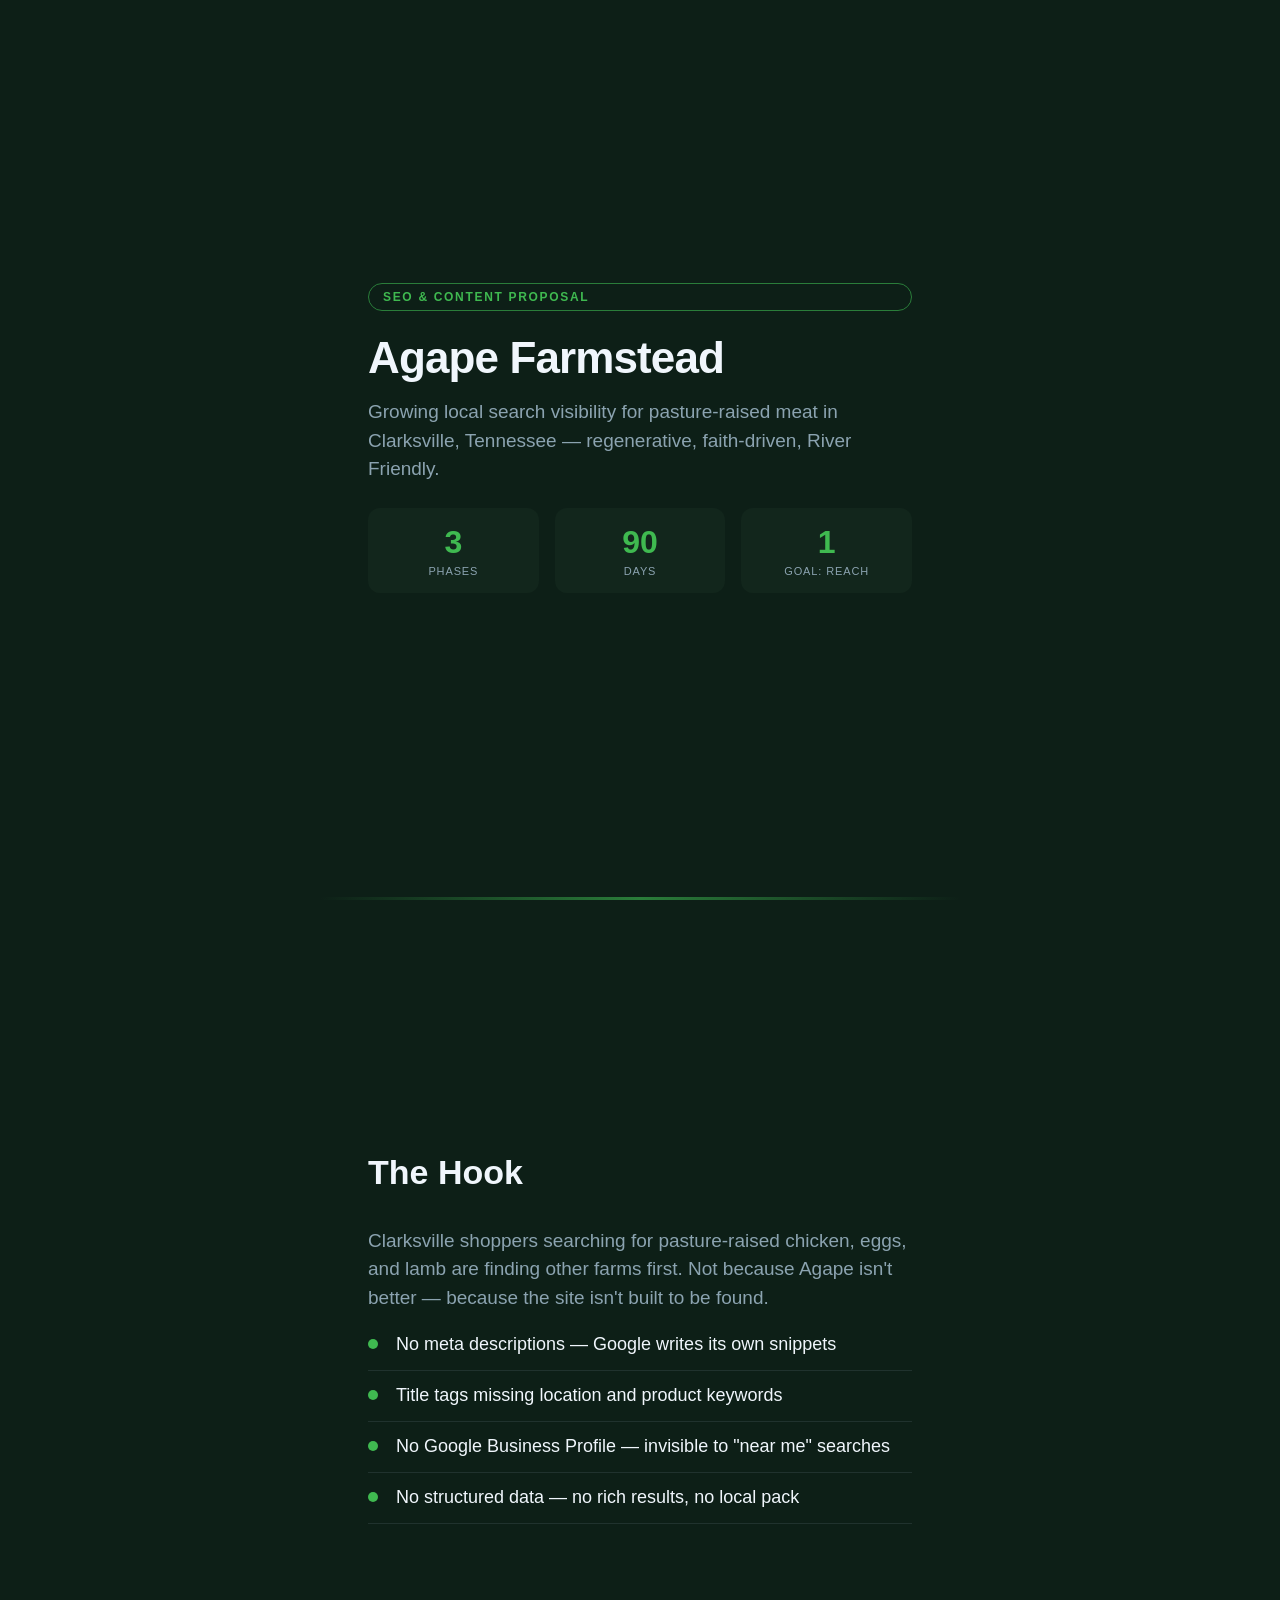
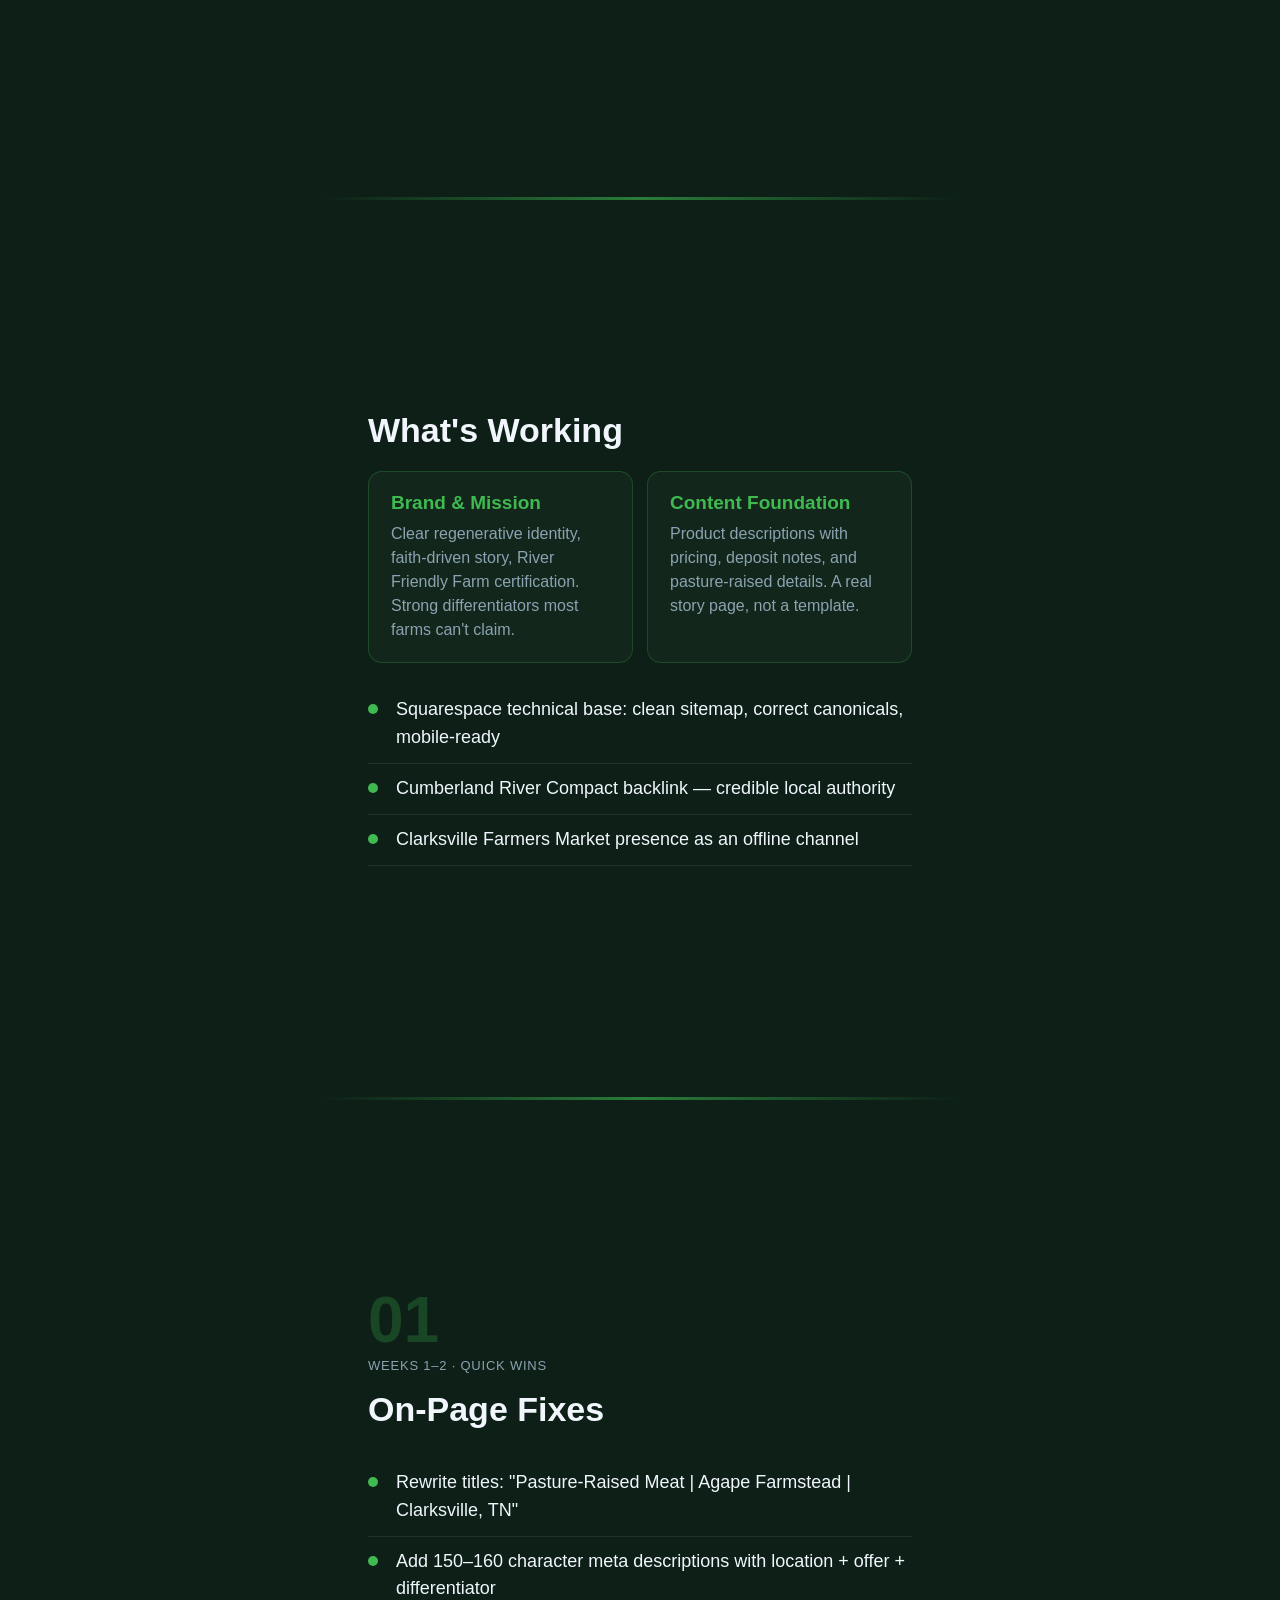
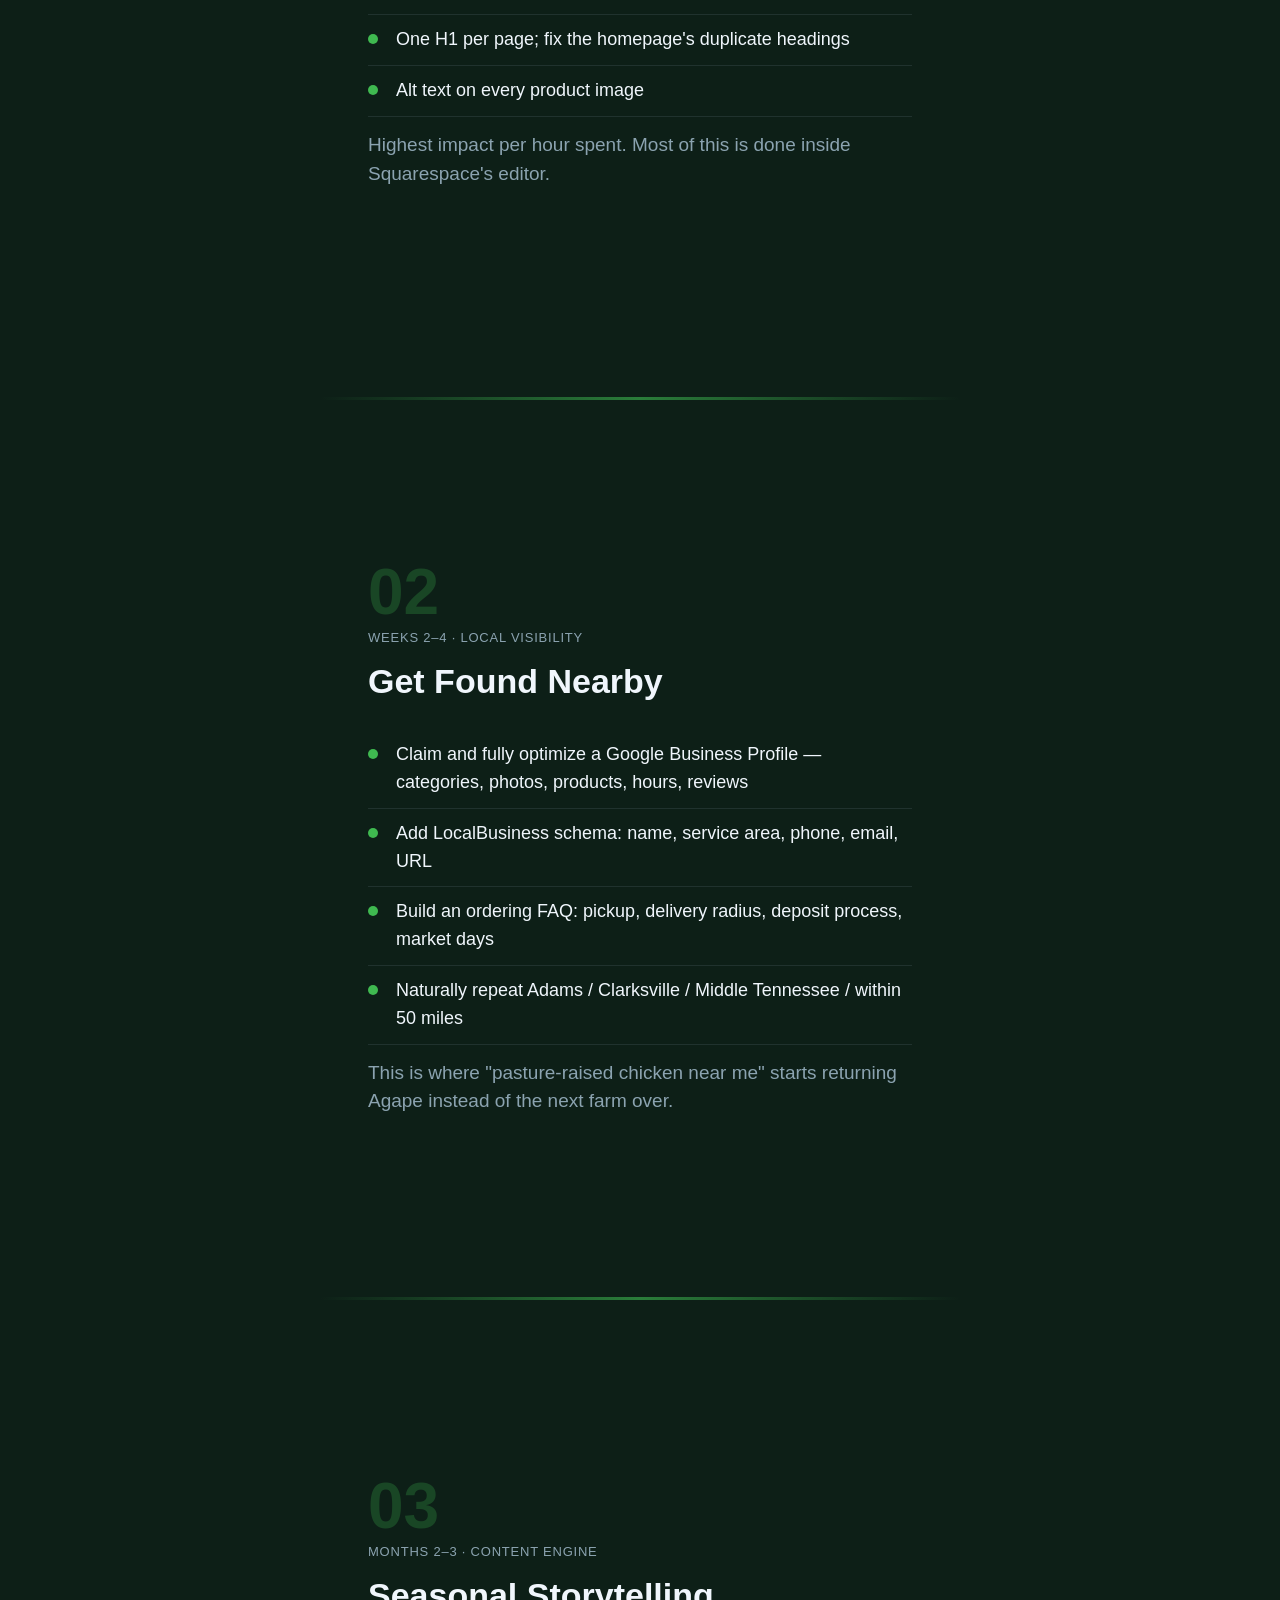
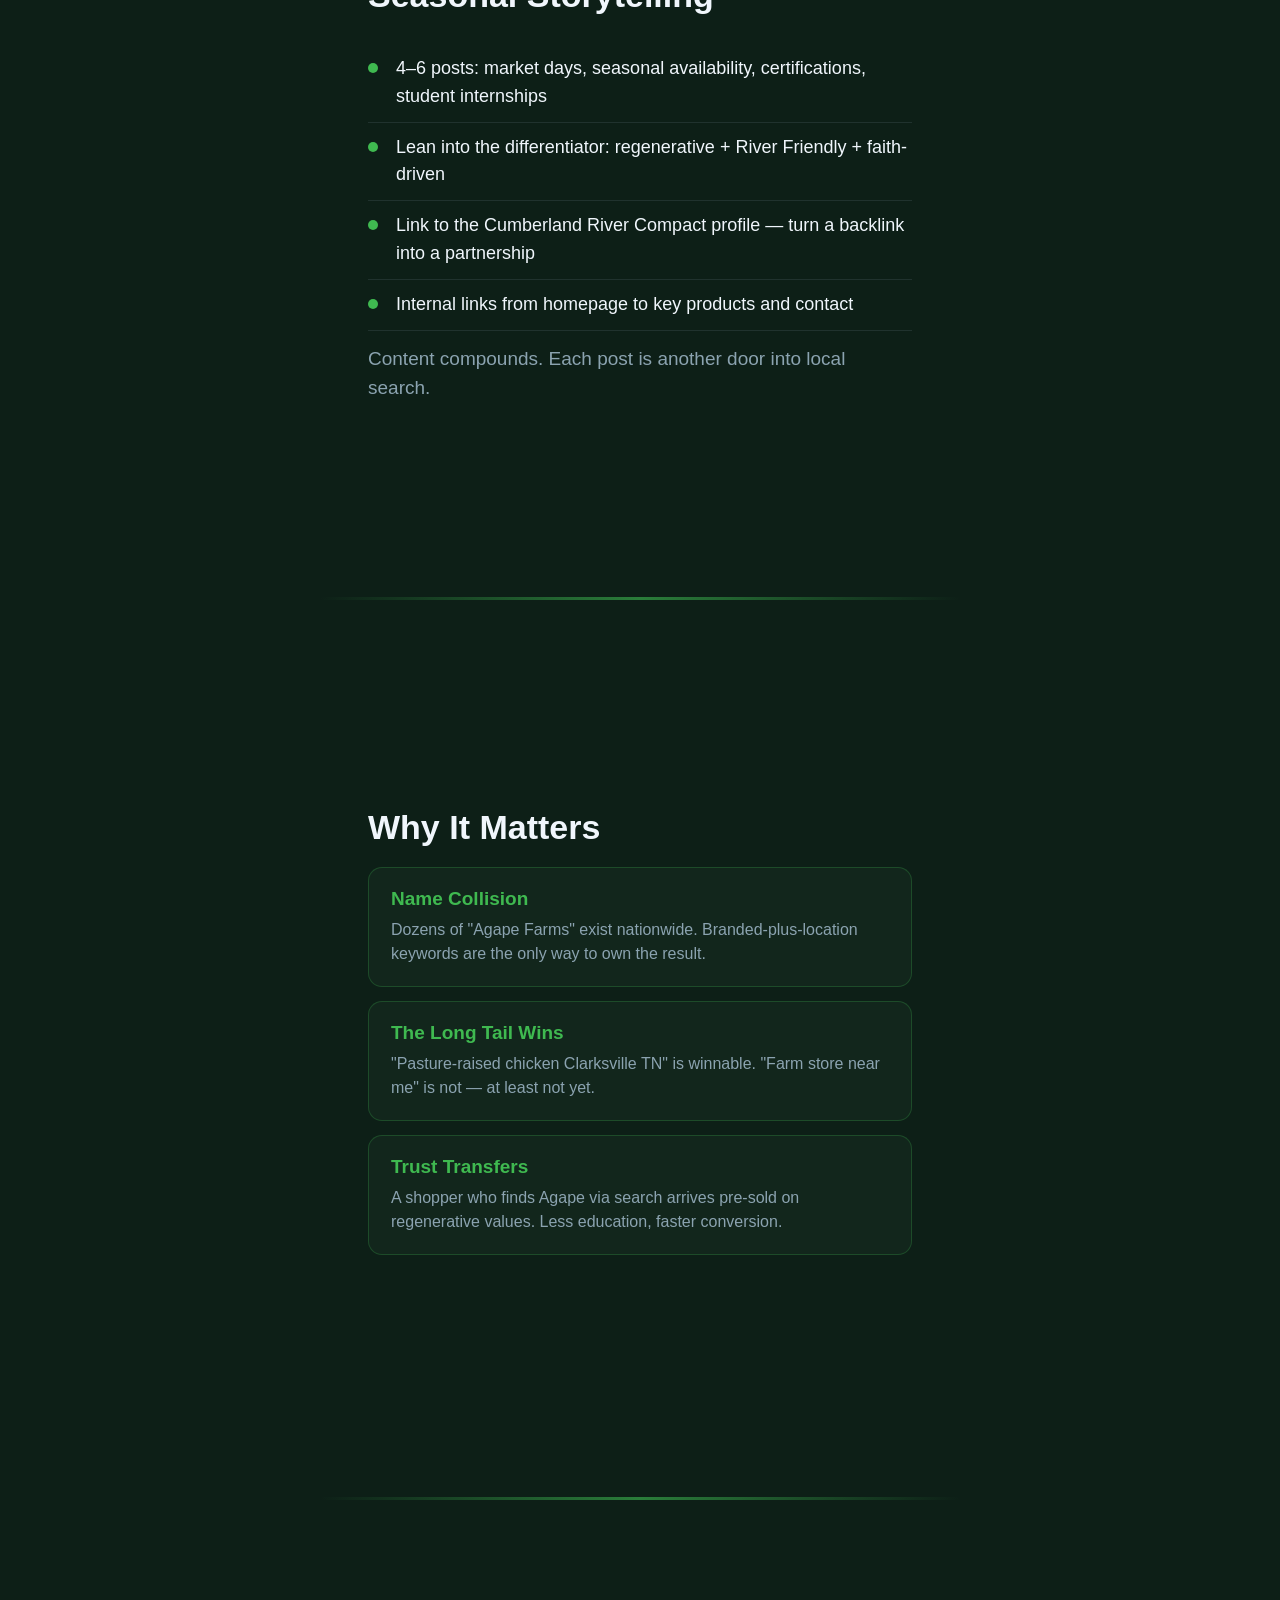
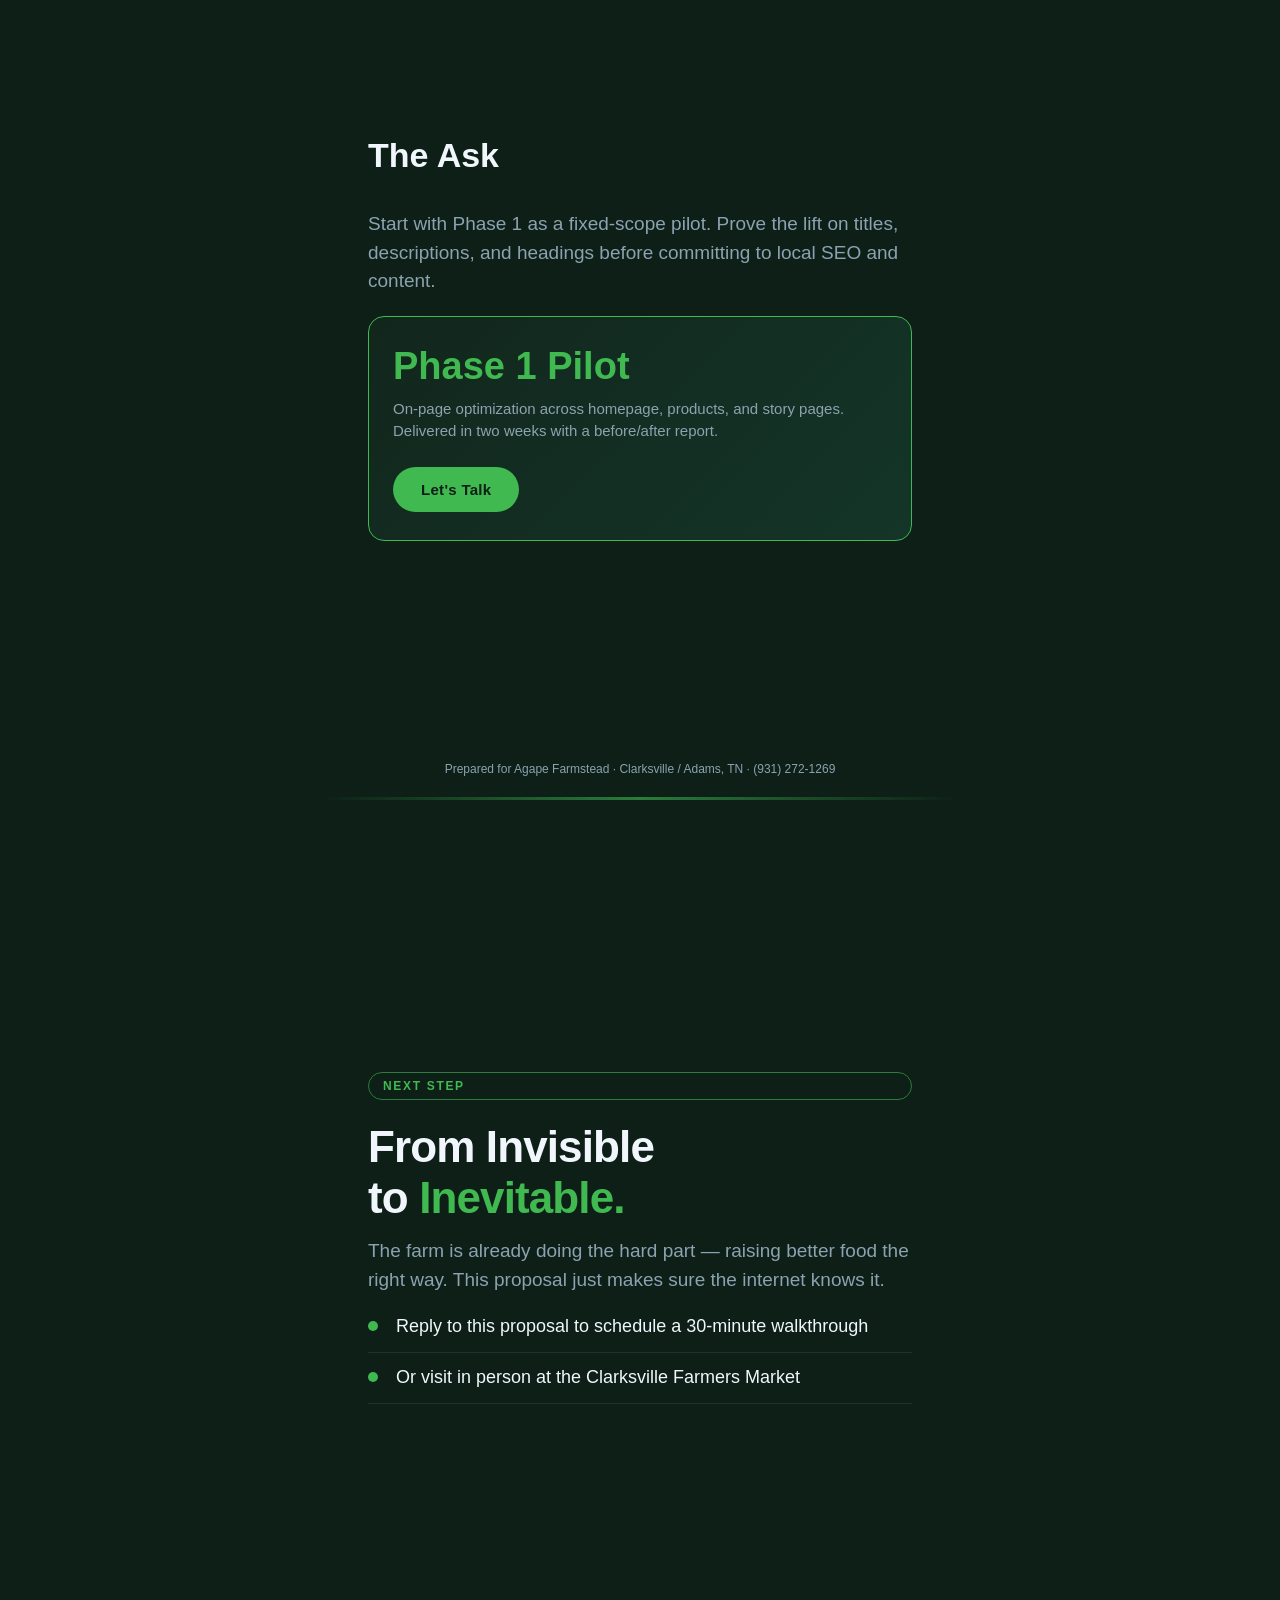
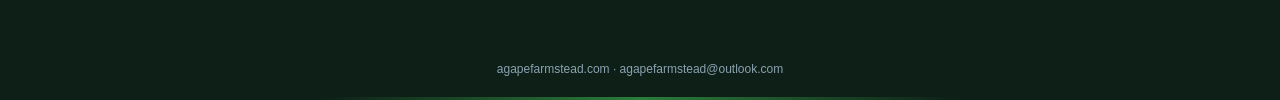
==== docs/index.html @ 338dcdb2 "Add 9-slide vertical SEO proposal deck as GitHub Pages index" ====
<!DOCTYPE html>
<html lang="en">
<head>
<meta charset="UTF-8">
<meta name="viewport" content="width=device-width, initial-scale=1.0, maximum-scale=1.0, user-scalable=no">
<title>Agape Farmstead — SEO & Content Proposal</title>
<meta name="description" content="A proposal to improve search visibility and reach for Agape Farmstead, a regenerative livestock farm in Clarksville, Tennessee.">
<meta property="og:title" content="Agape Farmstead — SEO & Content Proposal">
<meta property="og:description" content="Three-phase plan to grow local search visibility for pasture-raised meat in Clarksville, TN.">
<meta property="og:type" content="website">
<meta name="theme-color" content="#0d1f17">
<style>
  :root {
    --forest: #0d1f17;
    --forest-mid: #143528;
    --green: #3fb950;
    --green-dim: #2a7d3a;
    --cream: #f0f6fc;
    --muted: #8ba3b0;
    --card: #12261c;
  }
  * { margin:0; padding:0; box-sizing:border-box; }
  html { scroll-snap-type: y mandatory; scroll-behavior: smooth; }
  body {
    background: var(--forest);
    color: var(--cream);
    font-family: -apple-system, BlinkMacSystemFont, "Segoe UI", Roboto, Helvetica, Arial, sans-serif;
    overflow-x: hidden;
  }
  .slide {
    min-height: 100vh;
    min-height: 100dvh;
    scroll-snap-align: start;
    display: flex;
    flex-direction: column;
    justify-content: center;
    padding: 48px 32px 72px;
    position: relative;
  }
  .slide::after {
    content: "";
    position: absolute;
    bottom: 0; left: 0; right: 0;
    height: 3px;
    background: linear-gradient(90deg, transparent, var(--green-dim), transparent);
  }
  h1 {
    font-size: clamp(28px, 7vw, 44px);
    font-weight: 700;
    line-height: 1.15;
    letter-spacing: -0.02em;
  }
  h2 {
    font-size: clamp(22px, 5.5vw, 34px);
    font-weight: 700;
    line-height: 1.2;
    margin-bottom: 20px;
  }
  .accent { color: var(--green); }
  .sub {
    font-size: clamp(15px, 3.8vw, 19px);
    color: var(--muted);
    margin-top: 14px;
    line-height: 1.5;
    max-width: 36em;
  }
  .tag {
    display: inline-block;
    font-size: 12px;
    font-weight: 600;
    letter-spacing: 0.14em;
    text-transform: uppercase;
    color: var(--green);
    border: 1px solid var(--green-dim);
    border-radius: 999px;
    padding: 6px 14px;
    margin-bottom: 22px;
  }
  ul {
    list-style: none;
    margin-top: 8px;
  }
  li {
    font-size: clamp(15px, 3.8vw, 18px);
    line-height: 1.55;
    padding: 11px 0 11px 28px;
    position: relative;
    border-bottom: 1px solid rgba(139,163,176,0.15);
  }
  li::before {
    content: "";
    position: absolute;
    left: 0; top: 19px;
    width: 10px; height: 10px;
    border-radius: 50%;
    background: var(--green);
  }
  .card {
    background: var(--card);
    border: 1px solid rgba(63,185,80,0.25);
    border-radius: 14px;
    padding: 20px 22px;
    margin-bottom: 14px;
  }
  .card h3 {
    font-size: clamp(16px, 4vw, 19px);
    color: var(--green);
    margin-bottom: 8px;
  }
  .card p {
    font-size: clamp(14px, 3.5vw, 16px);
    color: var(--muted);
    line-height: 1.5;
  }
  .phase-num {
    font-size: clamp(40px, 10vw, 64px);
    font-weight: 800;
    color: var(--green);
    opacity: 0.25;
    line-height: 1;
    margin-bottom: 6px;
  }
  .timeline {
    font-size: 13px;
    color: var(--muted);
    letter-spacing: 0.06em;
    text-transform: uppercase;
    margin-bottom: 16px;
  }
  .stat-row {
    display: flex;
    gap: 16px;
    margin-top: 24px;
  }
  .stat {
    flex: 1;
    background: var(--card);
    border-radius: 12px;
    padding: 16px 12px;
    text-align: center;
  }
  .stat .n {
    font-size: clamp(22px, 6vw, 32px);
    font-weight: 800;
    color: var(--green);
  }
  .stat .l {
    font-size: 11px;
    color: var(--muted);
    text-transform: uppercase;
    letter-spacing: 0.08em;
    margin-top: 4px;
  }
  .ask-box {
    background: linear-gradient(135deg, var(--card), var(--forest-mid));
    border: 1px solid var(--green);
    border-radius: 16px;
    padding: 28px 24px;
    margin-top: 20px;
  }
  .ask-box .price {
    font-size: clamp(26px, 7vw, 38px);
    font-weight: 800;
    color: var(--green);
  }
  .dots {
    position: fixed;
    right: 12px;
    top: 50%;
    transform: translateY(-50%);
    display: flex;
    flex-direction: column;
    gap: 8px;
    z-index: 10;
  }
  .dots a {
    width: 8px; height: 8px;
    border-radius: 50%;
    background: rgba(139,163,176,0.4);
    text-decoration: none;
    transition: background 0.2s;
  }
  .dots a.active { background: var(--green); }
  .bar {
    position: fixed;
    top: 0; left: 0;
    height: 3px;
    background: var(--green);
    width: 0%;
    z-index: 10;
    transition: width 0.1s linear;
  }
  .footer-note {
    position: absolute;
    bottom: 24px;
    left: 32px; right: 32px;
    font-size: 12px;
    color: var(--muted);
    text-align: center;
  }
  .btn {
    display: inline-block;
    margin-top: 24px;
    background: var(--green);
    color: var(--forest);
    font-weight: 700;
    font-size: 15px;
    padding: 14px 28px;
    border-radius: 999px;
    text-decoration: none;
    letter-spacing: 0.02em;
  }
  .two-col { display: flex; flex-direction: column; gap: 14px; }
  @media (min-width: 600px) {
    .slide { padding: 64px 48px 88px; max-width: 640px; margin: 0 auto; }
    .two-col { flex-direction: row; }
    .two-col > div { flex: 1; }
  }
</style>
</head>
<body>
<div class="bar" id="bar"></div>
<nav class="dots" id="dots"></nav>

<section class="slide" id="s1">
  <span class="tag">SEO & Content Proposal</span>
  <h1>Agape Farmstead</h1>
  <p class="sub">Growing local search visibility for pasture-raised meat in Clarksville, Tennessee — regenerative, faith-driven, River Friendly.</p>
  <div class="stat-row">
    <div class="stat"><div class="n">3</div><div class="l">Phases</div></div>
    <div class="stat"><div class="n">90</div><div class="l">Days</div></div>
    <div class="stat"><div class="n">1</div><div class="l">Goal: Reach</div></div>
  </div>
</section>

<section class="slide" id="s2">
  <h2>The Hook</h2>
  <p class="sub">Clarksville shoppers searching for pasture-raised chicken, eggs, and lamb are finding other farms first. Not because Agape isn't better — because the site isn't built to be found.</p>
  <ul>
    <li>No meta descriptions — Google writes its own snippets</li>
    <li>Title tags missing location and product keywords</li>
    <li>No Google Business Profile — invisible to "near me" searches</li>
    <li>No structured data — no rich results, no local pack</li>
  </ul>
</section>

<section class="slide" id="s3">
  <h2>What's Working</h2>
  <div class="two-col">
    <div class="card">
      <h3>Brand & Mission</h3>
      <p>Clear regenerative identity, faith-driven story, River Friendly Farm certification. Strong differentiators most farms can't claim.</p>
    </div>
    <div class="card">
      <h3>Content Foundation</h3>
      <p>Product descriptions with pricing, deposit notes, and pasture-raised details. A real story page, not a template.</p>
    </div>
  </div>
  <ul>
    <li>Squarespace technical base: clean sitemap, correct canonicals, mobile-ready</li>
    <li>Cumberland River Compact backlink — credible local authority</li>
    <li>Clarksville Farmers Market presence as an offline channel</li>
  </ul>
</section>

<section class="slide" id="s4">
  <div class="phase-num">01</div>
  <div class="timeline">Weeks 1–2 · Quick Wins</div>
  <h2>On-Page Fixes</h2>
  <ul>
    <li>Rewrite titles: "Pasture-Raised Meat | Agape Farmstead | Clarksville, TN"</li>
    <li>Add 150–160 character meta descriptions with location + offer + differentiator</li>
    <li>One H1 per page; fix the homepage's duplicate headings</li>
    <li>Alt text on every product image</li>
  </ul>
  <p class="sub">Highest impact per hour spent. Most of this is done inside Squarespace's editor.</p>
</section>

<section class="slide" id="s5">
  <div class="phase-num">02</div>
  <div class="timeline">Weeks 2–4 · Local Visibility</div>
  <h2>Get Found Nearby</h2>
  <ul>
    <li>Claim and fully optimize a Google Business Profile — categories, photos, products, hours, reviews</li>
    <li>Add LocalBusiness schema: name, service area, phone, email, URL</li>
    <li>Build an ordering FAQ: pickup, delivery radius, deposit process, market days</li>
    <li>Naturally repeat Adams / Clarksville / Middle Tennessee / within 50 miles</li>
  </ul>
  <p class="sub">This is where "pasture-raised chicken near me" starts returning Agape instead of the next farm over.</p>
</section>

<section class="slide" id="s6">
  <div class="phase-num">03</div>
  <div class="timeline">Months 2–3 · Content Engine</div>
  <h2>Seasonal Storytelling</h2>
  <ul>
    <li>4–6 posts: market days, seasonal availability, certifications, student internships</li>
    <li>Lean into the differentiator: regenerative + River Friendly + faith-driven</li>
    <li>Link to the Cumberland River Compact profile — turn a backlink into a partnership</li>
    <li>Internal links from homepage to key products and contact</li>
  </ul>
  <p class="sub">Content compounds. Each post is another door into local search.</p>
</section>

<section class="slide" id="s7">
  <h2>Why It Matters</h2>
  <div class="card">
    <h3>Name Collision</h3>
    <p>Dozens of "Agape Farms" exist nationwide. Branded-plus-location keywords are the only way to own the result.</p>
  </div>
  <div class="card">
    <h3>The Long Tail Wins</h3>
    <p>"Pasture-raised chicken Clarksville TN" is winnable. "Farm store near me" is not — at least not yet.</p>
  </div>
  <div class="card">
    <h3>Trust Transfers</h3>
    <p>A shopper who finds Agape via search arrives pre-sold on regenerative values. Less education, faster conversion.</p>
  </div>
</section>

<section class="slide" id="s8">
  <h2>The Ask</h2>
  <p class="sub">Start with Phase 1 as a fixed-scope pilot. Prove the lift on titles, descriptions, and headings before committing to local SEO and content.</p>
  <div class="ask-box">
    <div class="price">Phase 1 Pilot</div>
    <p style="margin-top:10px;color:var(--muted);font-size:15px;line-height:1.5;">On-page optimization across homepage, products, and story pages. Delivered in two weeks with a before/after report.</p>
    <a class="btn" href="mailto:agapefarmstead@outlook.com?subject=Agape%20Farmstead%20SEO%20Proposal">Let's Talk</a>
  </div>
  <p class="footer-note">Prepared for Agape Farmstead · Clarksville / Adams, TN · (931) 272-1269</p>
</section>

<section class="slide" id="s9">
  <span class="tag">Next Step</span>
  <h1>From Invisible<br>to <span class="accent">Inevitable.</span></h1>
  <p class="sub">The farm is already doing the hard part — raising better food the right way. This proposal just makes sure the internet knows it.</p>
  <ul>
    <li>Reply to this proposal to schedule a 30-minute walkthrough</li>
    <li>Or visit in person at the Clarksville Farmers Market</li>
  </ul>
  <p class="footer-note">agapefarmstead.com · agapefarmstead@outlook.com</p>
</section>

<script>
  const slides = document.querySelectorAll('.slide);
  const dots = document.getElementById('dots);
  const bar = document.getElementById('bar);
  slides.forEach((s, i) => {
    const a = document.createElement('a);
    a.href = '#s' + (i+1);
    dots.appendChild(a);
  });
  const dotLinks = dots.querySelectorAll('a);
  function update() {
    const y = window.scrollY;
    const h = document.documentElement.scrollHeight - window.innerHeight;
    bar.style.width = (h > 0 ? y / h * 100 : 0) + '%';
    let active = 0;
    slides.forEach((s, i) => { if (s.offsetTop - window.innerHeight/2 <= y) active = i; });
    dotLinks.forEach((d, i) => d.classList.toggle('active', i === active));
  }
  window.addEventListener('scroll', update, {passive:true});
  update();
</script>
</body>
</html>
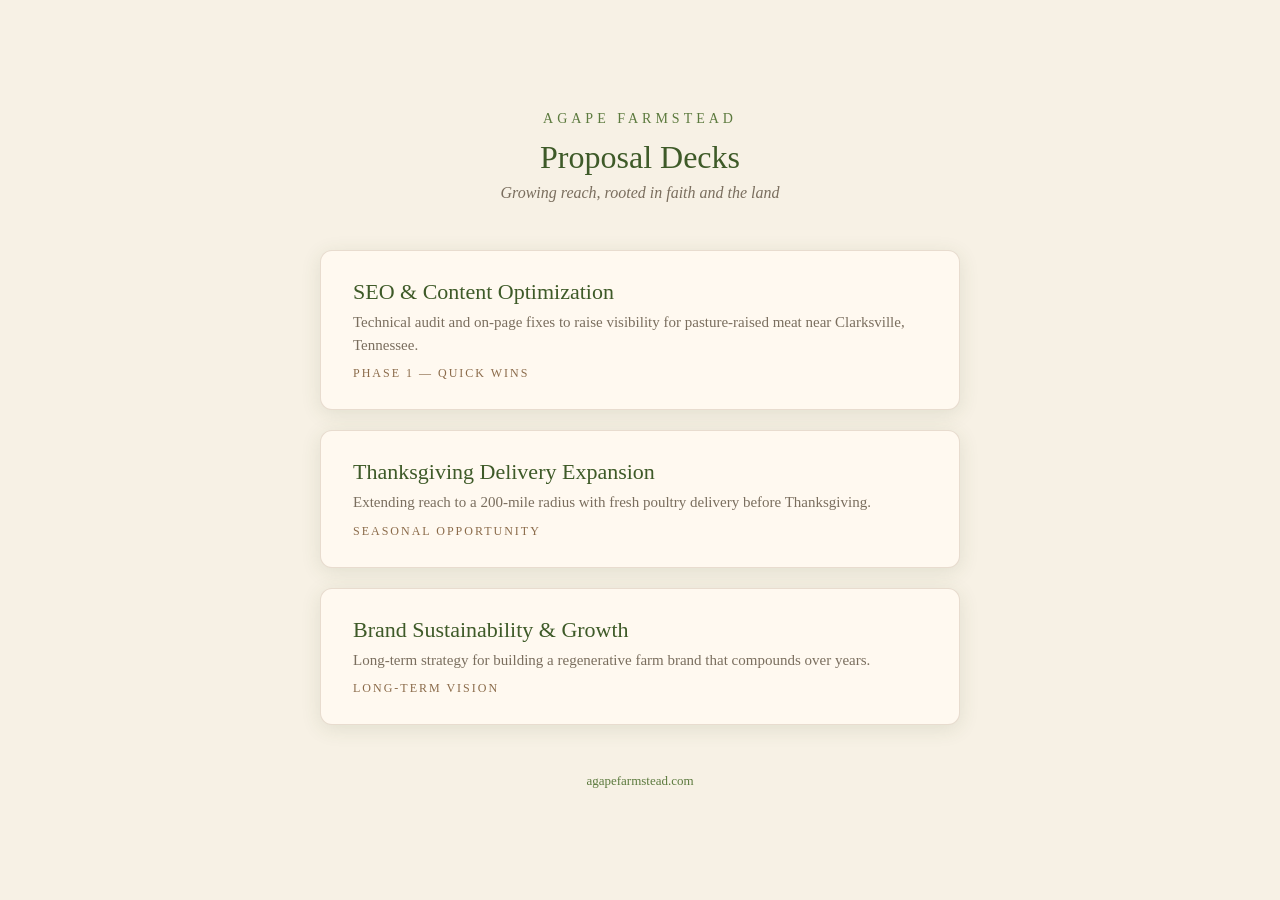
==== commit a1b440f0: "Replace index.html with a launcher page linking all three proposal decks" ====
--- a/docs/index.html
+++ b/docs/index.html
@@ -2,364 +2,124 @@
 <html lang="en">
 <head>
 <meta charset="UTF-8">
-<meta name="viewport" content="width=device-width, initial-scale=1.0, maximum-scale=1.0, user-scalable=no">
-<title>Agape Farmstead — SEO & Content Proposal</title>
-<meta name="description" content="A proposal to improve search visibility and reach for Agape Farmstead, a regenerative livestock farm in Clarksville, Tennessee.">
-<meta property="og:title" content="Agape Farmstead — SEO & Content Proposal">
-<meta property="og:description" content="Three-phase plan to grow local search visibility for pasture-raised meat in Clarksville, TN.">
-<meta property="og:type" content="website">
-<meta name="theme-color" content="#0d1f17">
+<meta name="viewport" content="width=device-width, initial-scale=1.0">
+<title>Agape Farmstead — Proposal Decks</title>
 <style>
   :root {
-    --forest: #0d1f17;
-    --forest-mid: #143528;
-    --green: #3fb950;
-    --green-dim: #2a7d3a;
-    --cream: #f0f6fc;
-    --muted: #8ba3b0;
-    --card: #12261c;
+    --bg: #F7F1E5;
+    --bg-alt: #EFE6D6;
+    --green: #5C7A3E;
+    --green-dark: #3E5A28;
+    --brown: #8B6B4A;
+    --text: #3A3228;
+    --text-muted: #7A6E5E;
+    --cream: #FFF9F0;
+    --radius: 12px;
+    --shadow: 0 4px 20px rgba(62, 90, 40, 0.12);
   }
-  * { margin:0; padding:0; box-sizing:border-box; }
-  html { scroll-snap-type: y mandatory; scroll-behavior: smooth; }
+  * { margin: 0; padding: 0; box-sizing: border-box; }
   body {
-    background: var(--forest);
-    color: var(--cream);
-    font-family: -apple-system, BlinkMacSystemFont, "Segoe UI", Roboto, Helvetica, Arial, sans-serif;
-    overflow-x: hidden;
-  }
-  .slide {
+    font-family: Georgia, 'Times New Roman', serif;
+    background: var(--bg);
+    color: var(--text);
     min-height: 100vh;
-    min-height: 100dvh;
-    scroll-snap-align: start;
     display: flex;
     flex-direction: column;
+    align-items: center;
     justify-content: center;
-    padding: 48px 32px 72px;
-    position: relative;
+    padding: 40px 20px;
   }
-  .slide::after {
-    content: "";
-    position: absolute;
-    bottom: 0; left: 0; right: 0;
-    height: 3px;
-    background: linear-gradient(90deg, transparent, var(--green-dim), transparent);
+  .container { max-width: 640px; width: 100%; }
+  header { text-align: center; margin-bottom: 48px; }
+  .logo {
+    font-size: 14px;
+    letter-spacing: 4px;
+    text-transform: uppercase;
+    color: var(--green);
+    margin-bottom: 12px;
   }
   h1 {
-    font-size: clamp(28px, 7vw, 44px);
-    font-weight: 700;
-    line-height: 1.15;
-    letter-spacing: -0.02em;
+    font-size: 32px;
+    font-weight: normal;
+    color: var(--green-dark);
+    margin-bottom: 8px;
   }
-  h2 {
-    font-size: clamp(22px, 5.5vw, 34px);
-    font-weight: 700;
-    line-height: 1.2;
-    margin-bottom: 20px;
+  .subtitle {
+    font-size: 16px;
+    color: var(--text-muted);
+    font-style: italic;
   }
-  .accent { color: var(--green); }
-  .sub {
-    font-size: clamp(15px, 3.8vw, 19px);
-    color: var(--muted);
-    margin-top: 14px;
+  .decks { display: flex; flex-direction: column; gap: 20px; }
+  .deck {
+    background: var(--cream);
+    border: 1px solid rgba(139, 107, 74, 0.2);
+    border-radius: var(--radius);
+    padding: 28px 32px;
+    text-decoration: none;
+    color: inherit;
+    display: block;
+    transition: transform 0.2s, box-shadow 0.2s;
+    box-shadow: var(--shadow);
+  }
+  .deck:hover {
+    transform: translateY(-3px);
+    box-shadow: 0 8px 28px rgba(62, 90, 40, 0.18);
+  }
+  .deck h2 {
+    font-size: 22px;
+    font-weight: normal;
+    color: var(--green-dark);
+    margin-bottom: 6px;
+  }
+  .deck p {
+    font-size: 15px;
+    color: var(--text-muted);
     line-height: 1.5;
-    max-width: 36em;
   }
-  .tag {
+  .deck .tag {
     display: inline-block;
     font-size: 12px;
-    font-weight: 600;
-    letter-spacing: 0.14em;
+    letter-spacing: 2px;
     text-transform: uppercase;
-    color: var(--green);
-    border: 1px solid var(--green-dim);
-    border-radius: 999px;
-    padding: 6px 14px;
-    margin-bottom: 22px;
+    color: var(--brown);
+    margin-top: 10px;
   }
-  ul {
-    list-style: none;
-    margin-top: 8px;
+  footer {
+    margin-top: 48px;
+    text-align: center;
+    font-size: 13px;
+    color: var(--text-muted);
   }
-  li {
-    font-size: clamp(15px, 3.8vw, 18px);
-    line-height: 1.55;
-    padding: 11px 0 11px 28px;
-    position: relative;
-    border-bottom: 1px solid rgba(139,163,176,0.15);
-  }
-  li::before {
-    content: "";
-    position: absolute;
-    left: 0; top: 19px;
-    width: 10px; height: 10px;
-    border-radius: 50%;
-    background: var(--green);
-  }
-  .card {
-    background: var(--card);
-    border: 1px solid rgba(63,185,80,0.25);
-    border-radius: 14px;
-    padding: 20px 22px;
-    margin-bottom: 14px;
-  }
-  .card h3 {
-    font-size: clamp(16px, 4vw, 19px);
-    color: var(--green);
-    margin-bottom: 8px;
-  }
-  .card p {
-    font-size: clamp(14px, 3.5vw, 16px);
-    color: var(--muted);
-    line-height: 1.5;
-  }
-  .phase-num {
-    font-size: clamp(40px, 10vw, 64px);
-    font-weight: 800;
-    color: var(--green);
-    opacity: 0.25;
-    line-height: 1;
-    margin-bottom: 6px;
-  }
-  .timeline {
-    font-size: 13px;
-    color: var(--muted);
-    letter-spacing: 0.06em;
-    text-transform: uppercase;
-    margin-bottom: 16px;
-  }
-  .stat-row {
-    display: flex;
-    gap: 16px;
-    margin-top: 24px;
-  }
-  .stat {
-    flex: 1;
-    background: var(--card);
-    border-radius: 12px;
-    padding: 16px 12px;
-    text-align: center;
-  }
-  .stat .n {
-    font-size: clamp(22px, 6vw, 32px);
-    font-weight: 800;
-    color: var(--green);
-  }
-  .stat .l {
-    font-size: 11px;
-    color: var(--muted);
-    text-transform: uppercase;
-    letter-spacing: 0.08em;
-    margin-top: 4px;
-  }
-  .ask-box {
-    background: linear-gradient(135deg, var(--card), var(--forest-mid));
-    border: 1px solid var(--green);
-    border-radius: 16px;
-    padding: 28px 24px;
-    margin-top: 20px;
-  }
-  .ask-box .price {
-    font-size: clamp(26px, 7vw, 38px);
-    font-weight: 800;
-    color: var(--green);
-  }
-  .dots {
-    position: fixed;
-    right: 12px;
-    top: 50%;
-    transform: translateY(-50%);
-    display: flex;
-    flex-direction: column;
-    gap: 8px;
-    z-index: 10;
-  }
-  .dots a {
-    width: 8px; height: 8px;
-    border-radius: 50%;
-    background: rgba(139,163,176,0.4);
-    text-decoration: none;
-    transition: background 0.2s;
-  }
-  .dots a.active { background: var(--green); }
-  .bar {
-    position: fixed;
-    top: 0; left: 0;
-    height: 3px;
-    background: var(--green);
-    width: 0%;
-    z-index: 10;
-    transition: width 0.1s linear;
-  }
-  .footer-note {
-    position: absolute;
-    bottom: 24px;
-    left: 32px; right: 32px;
-    font-size: 12px;
-    color: var(--muted);
-    text-align: center;
-  }
-  .btn {
-    display: inline-block;
-    margin-top: 24px;
-    background: var(--green);
-    color: var(--forest);
-    font-weight: 700;
-    font-size: 15px;
-    padding: 14px 28px;
-    border-radius: 999px;
-    text-decoration: none;
-    letter-spacing: 0.02em;
-  }
-  .two-col { display: flex; flex-direction: column; gap: 14px; }
-  @media (min-width: 600px) {
-    .slide { padding: 64px 48px 88px; max-width: 640px; margin: 0 auto; }
-    .two-col { flex-direction: row; }
-    .two-col > div { flex: 1; }
-  }
+  footer a { color: var(--green); text-decoration: none; }
 </style>
 </head>
 <body>
-<div class="bar" id="bar"></div>
-<nav class="dots" id="dots"></nav>
-
-<section class="slide" id="s1">
-  <span class="tag">SEO & Content Proposal</span>
-  <h1>Agape Farmstead</h1>
-  <p class="sub">Growing local search visibility for pasture-raised meat in Clarksville, Tennessee — regenerative, faith-driven, River Friendly.</p>
-  <div class="stat-row">
-    <div class="stat"><div class="n">3</div><div class="l">Phases</div></div>
-    <div class="stat"><div class="n">90</div><div class="l">Days</div></div>
-    <div class="stat"><div class="n">1</div><div class="l">Goal: Reach</div></div>
+  <div class="container">
+    <header>
+      <div class="logo">Agape Farmstead</div>
+      <h1>Proposal Decks</h1>
+      <p class="subtitle">Growing reach, rooted in faith and the land</p>
+    </header>
+    <div class="decks">
+      <a class="deck" href="seo.html">
+        <h2>SEO & Content Optimization</h2>
+        <p>Technical audit and on-page fixes to raise visibility for pasture-raised meat near Clarksville, Tennessee.</p>
+        <span class="tag">Phase 1 — Quick Wins</span>
+      </a>
+      <a class="deck" href="thanksgiving.html">
+        <h2>Thanksgiving Delivery Expansion</h2>
+        <p>Extending reach to a 200-mile radius with fresh poultry delivery before Thanksgiving.</p>
+        <span class="tag">Seasonal Opportunity</span>
+      </a>
+      <a class="deck" href="brand-growth.html">
+        <h2>Brand Sustainability & Growth</h2>
+        <p>Long-term strategy for building a regenerative farm brand that compounds over years.</p>
+        <span class="tag">Long-Term Vision</span>
+      </a>
+    </div>
+    <footer>
+      <a href="https://www.agapefarmstead.com">agapefarmstead.com</a>
+    </footer>
   </div>
-</section>
-
-<section class="slide" id="s2">
-  <h2>The Hook</h2>
-  <p class="sub">Clarksville shoppers searching for pasture-raised chicken, eggs, and lamb are finding other farms first. Not because Agape isn't better — because the site isn't built to be found.</p>
-  <ul>
-    <li>No meta descriptions — Google writes its own snippets</li>
-    <li>Title tags missing location and product keywords</li>
-    <li>No Google Business Profile — invisible to "near me" searches</li>
-    <li>No structured data — no rich results, no local pack</li>
-  </ul>
-</section>
-
-<section class="slide" id="s3">
-  <h2>What's Working</h2>
-  <div class="two-col">
-    <div class="card">
-      <h3>Brand & Mission</h3>
-      <p>Clear regenerative identity, faith-driven story, River Friendly Farm certification. Strong differentiators most farms can't claim.</p>
-    </div>
-    <div class="card">
-      <h3>Content Foundation</h3>
-      <p>Product descriptions with pricing, deposit notes, and pasture-raised details. A real story page, not a template.</p>
-    </div>
-  </div>
-  <ul>
-    <li>Squarespace technical base: clean sitemap, correct canonicals, mobile-ready</li>
-    <li>Cumberland River Compact backlink — credible local authority</li>
-    <li>Clarksville Farmers Market presence as an offline channel</li>
-  </ul>
-</section>
-
-<section class="slide" id="s4">
-  <div class="phase-num">01</div>
-  <div class="timeline">Weeks 1–2 · Quick Wins</div>
-  <h2>On-Page Fixes</h2>
-  <ul>
-    <li>Rewrite titles: "Pasture-Raised Meat | Agape Farmstead | Clarksville, TN"</li>
-    <li>Add 150–160 character meta descriptions with location + offer + differentiator</li>
-    <li>One H1 per page; fix the homepage's duplicate headings</li>
-    <li>Alt text on every product image</li>
-  </ul>
-  <p class="sub">Highest impact per hour spent. Most of this is done inside Squarespace's editor.</p>
-</section>
-
-<section class="slide" id="s5">
-  <div class="phase-num">02</div>
-  <div class="timeline">Weeks 2–4 · Local Visibility</div>
-  <h2>Get Found Nearby</h2>
-  <ul>
-    <li>Claim and fully optimize a Google Business Profile — categories, photos, products, hours, reviews</li>
-    <li>Add LocalBusiness schema: name, service area, phone, email, URL</li>
-    <li>Build an ordering FAQ: pickup, delivery radius, deposit process, market days</li>
-    <li>Naturally repeat Adams / Clarksville / Middle Tennessee / within 50 miles</li>
-  </ul>
-  <p class="sub">This is where "pasture-raised chicken near me" starts returning Agape instead of the next farm over.</p>
-</section>
-
-<section class="slide" id="s6">
-  <div class="phase-num">03</div>
-  <div class="timeline">Months 2–3 · Content Engine</div>
-  <h2>Seasonal Storytelling</h2>
-  <ul>
-    <li>4–6 posts: market days, seasonal availability, certifications, student internships</li>
-    <li>Lean into the differentiator: regenerative + River Friendly + faith-driven</li>
-    <li>Link to the Cumberland River Compact profile — turn a backlink into a partnership</li>
-    <li>Internal links from homepage to key products and contact</li>
-  </ul>
-  <p class="sub">Content compounds. Each post is another door into local search.</p>
-</section>
-
-<section class="slide" id="s7">
-  <h2>Why It Matters</h2>
-  <div class="card">
-    <h3>Name Collision</h3>
-    <p>Dozens of "Agape Farms" exist nationwide. Branded-plus-location keywords are the only way to own the result.</p>
-  </div>
-  <div class="card">
-    <h3>The Long Tail Wins</h3>
-    <p>"Pasture-raised chicken Clarksville TN" is winnable. "Farm store near me" is not — at least not yet.</p>
-  </div>
-  <div class="card">
-    <h3>Trust Transfers</h3>
-    <p>A shopper who finds Agape via search arrives pre-sold on regenerative values. Less education, faster conversion.</p>
-  </div>
-</section>
-
-<section class="slide" id="s8">
-  <h2>The Ask</h2>
-  <p class="sub">Start with Phase 1 as a fixed-scope pilot. Prove the lift on titles, descriptions, and headings before committing to local SEO and content.</p>
-  <div class="ask-box">
-    <div class="price">Phase 1 Pilot</div>
-    <p style="margin-top:10px;color:var(--muted);font-size:15px;line-height:1.5;">On-page optimization across homepage, products, and story pages. Delivered in two weeks with a before/after report.</p>
-    <a class="btn" href="mailto:agapefarmstead@outlook.com?subject=Agape%20Farmstead%20SEO%20Proposal">Let's Talk</a>
-  </div>
-  <p class="footer-note">Prepared for Agape Farmstead · Clarksville / Adams, TN · (931) 272-1269</p>
-</section>
-
-<section class="slide" id="s9">
-  <span class="tag">Next Step</span>
-  <h1>From Invisible<br>to <span class="accent">Inevitable.</span></h1>
-  <p class="sub">The farm is already doing the hard part — raising better food the right way. This proposal just makes sure the internet knows it.</p>
-  <ul>
-    <li>Reply to this proposal to schedule a 30-minute walkthrough</li>
-    <li>Or visit in person at the Clarksville Farmers Market</li>
-  </ul>
-  <p class="footer-note">agapefarmstead.com · agapefarmstead@outlook.com</p>
-</section>
-
-<script>
-  const slides = document.querySelectorAll('.slide);
-  const dots = document.getElementById('dots);
-  const bar = document.getElementById('bar);
-  slides.forEach((s, i) => {
-    const a = document.createElement('a);
-    a.href = '#s' + (i+1);
-    dots.appendChild(a);
-  });
-  const dotLinks = dots.querySelectorAll('a);
-  function update() {
-    const y = window.scrollY;
-    const h = document.documentElement.scrollHeight - window.innerHeight;
-    bar.style.width = (h > 0 ? y / h * 100 : 0) + '%';
-    let active = 0;
-    slides.forEach((s, i) => { if (s.offsetTop - window.innerHeight/2 <= y) active = i; });
-    dotLinks.forEach((d, i) => d.classList.toggle('active', i === active));
-  }
-  window.addEventListener('scroll', update, {passive:true});
-  update();
-</script>
 </body>
-</html>+</html>
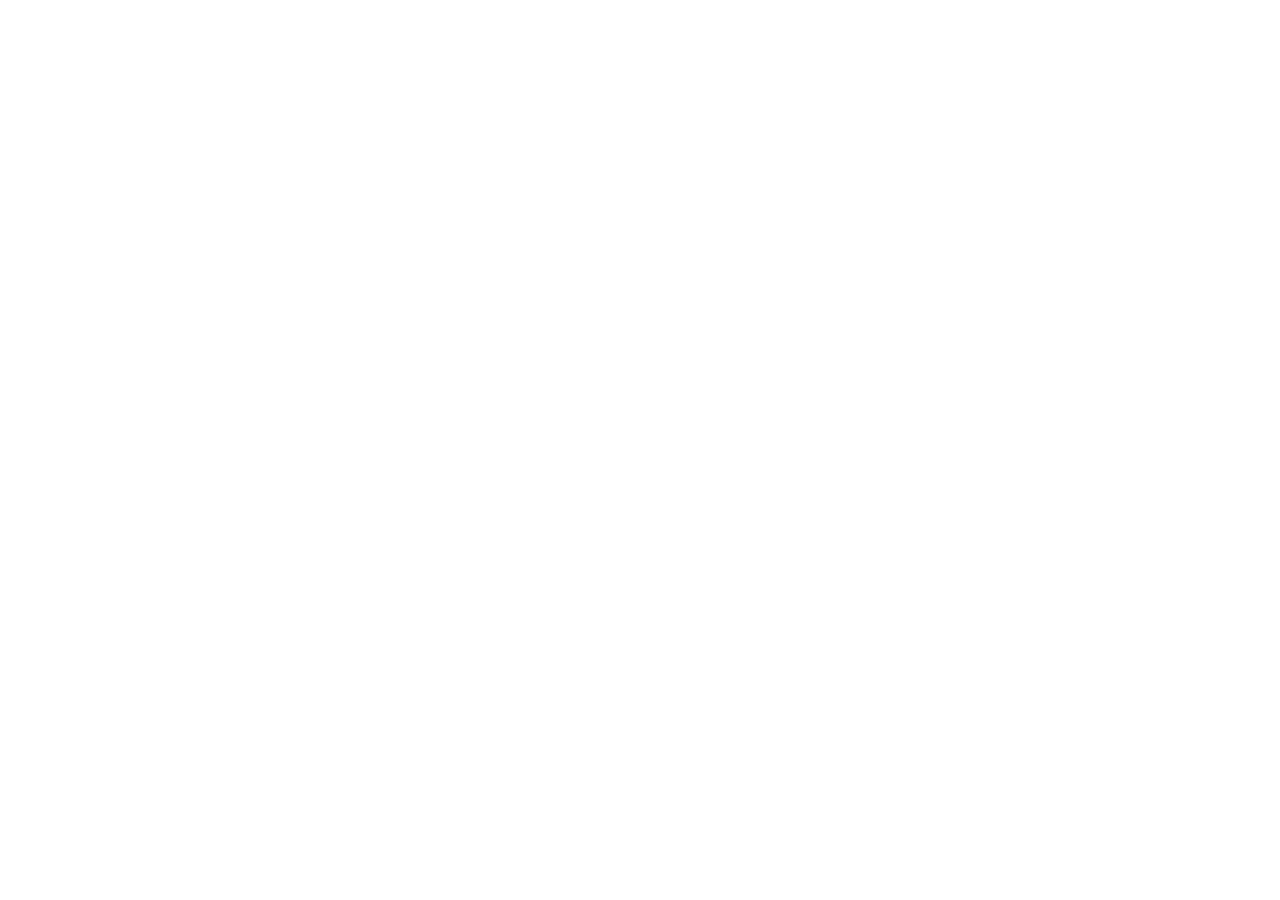
==== commit 39074c55: "Publish the interactive proposal decks from docs." ====
--- a/docs/index.html
+++ b/docs/index.html
@@ -1,125 +1 @@
-<!DOCTYPE html>
-<html lang="en">
-<head>
-<meta charset="UTF-8">
-<meta name="viewport" content="width=device-width, initial-scale=1.0">
-<title>Agape Farmstead — Proposal Decks</title>
-<style>
-  :root {
-    --bg: #F7F1E5;
-    --bg-alt: #EFE6D6;
-    --green: #5C7A3E;
-    --green-dark: #3E5A28;
-    --brown: #8B6B4A;
-    --text: #3A3228;
-    --text-muted: #7A6E5E;
-    --cream: #FFF9F0;
-    --radius: 12px;
-    --shadow: 0 4px 20px rgba(62, 90, 40, 0.12);
-  }
-  * { margin: 0; padding: 0; box-sizing: border-box; }
-  body {
-    font-family: Georgia, 'Times New Roman', serif;
-    background: var(--bg);
-    color: var(--text);
-    min-height: 100vh;
-    display: flex;
-    flex-direction: column;
-    align-items: center;
-    justify-content: center;
-    padding: 40px 20px;
-  }
-  .container { max-width: 640px; width: 100%; }
-  header { text-align: center; margin-bottom: 48px; }
-  .logo {
-    font-size: 14px;
-    letter-spacing: 4px;
-    text-transform: uppercase;
-    color: var(--green);
-    margin-bottom: 12px;
-  }
-  h1 {
-    font-size: 32px;
-    font-weight: normal;
-    color: var(--green-dark);
-    margin-bottom: 8px;
-  }
-  .subtitle {
-    font-size: 16px;
-    color: var(--text-muted);
-    font-style: italic;
-  }
-  .decks { display: flex; flex-direction: column; gap: 20px; }
-  .deck {
-    background: var(--cream);
-    border: 1px solid rgba(139, 107, 74, 0.2);
-    border-radius: var(--radius);
-    padding: 28px 32px;
-    text-decoration: none;
-    color: inherit;
-    display: block;
-    transition: transform 0.2s, box-shadow 0.2s;
-    box-shadow: var(--shadow);
-  }
-  .deck:hover {
-    transform: translateY(-3px);
-    box-shadow: 0 8px 28px rgba(62, 90, 40, 0.18);
-  }
-  .deck h2 {
-    font-size: 22px;
-    font-weight: normal;
-    color: var(--green-dark);
-    margin-bottom: 6px;
-  }
-  .deck p {
-    font-size: 15px;
-    color: var(--text-muted);
-    line-height: 1.5;
-  }
-  .deck .tag {
-    display: inline-block;
-    font-size: 12px;
-    letter-spacing: 2px;
-    text-transform: uppercase;
-    color: var(--brown);
-    margin-top: 10px;
-  }
-  footer {
-    margin-top: 48px;
-    text-align: center;
-    font-size: 13px;
-    color: var(--text-muted);
-  }
-  footer a { color: var(--green); text-decoration: none; }
-</style>
-</head>
-<body>
-  <div class="container">
-    <header>
-      <div class="logo">Agape Farmstead</div>
-      <h1>Proposal Decks</h1>
-      <p class="subtitle">Growing reach, rooted in faith and the land</p>
-    </header>
-    <div class="decks">
-      <a class="deck" href="seo.html">
-        <h2>SEO & Content Optimization</h2>
-        <p>Technical audit and on-page fixes to raise visibility for pasture-raised meat near Clarksville, Tennessee.</p>
-        <span class="tag">Phase 1 — Quick Wins</span>
-      </a>
-      <a class="deck" href="thanksgiving.html">
-        <h2>Thanksgiving Delivery Expansion</h2>
-        <p>Extending reach to a 200-mile radius with fresh poultry delivery before Thanksgiving.</p>
-        <span class="tag">Seasonal Opportunity</span>
-      </a>
-      <a class="deck" href="brand-growth.html">
-        <h2>Brand Sustainability & Growth</h2>
-        <p>Long-term strategy for building a regenerative farm brand that compounds over years.</p>
-        <span class="tag">Long-Term Vision</span>
-      </a>
-    </div>
-    <footer>
-      <a href="https://www.agapefarmstead.com">agapefarmstead.com</a>
-    </footer>
-  </div>
-</body>
-</html>
+<!DOCTYPE html><html lang="en"><head><meta name="twitter:card" content="summary_large_image"><meta property="og:title" content="Agape Farmstead Proposals"><meta charSet="utf-8"/><meta name="viewport" content="width=device-width, initial-scale=1"/><link rel="stylesheet" href="https://fonts.googleapis.com/css2?family=Fraunces:opsz,wght@9..144,560;9..144,680&amp;family=Outfit:wght@400;500;600&amp;display=swap" data-precedence="default"/><link rel="stylesheet" href="/agape-farmstead-seo-proposal/assets/styles-umYZJobN.css" data-precedence="default"/><title>Agape Farmstead Proposals</title><meta name="description" content="Proposal decks for Agape Farmstead: an SEO pilot, Thanksgiving delivery inside 200 miles, and a five-year brand direction."/><meta name="theme-color" content="#2f3a22"/><link rel="modulepreload" href="/agape-farmstead-seo-proposal/assets/index-D325T2sc.js"/><link rel="modulepreload" href="/agape-farmstead-seo-proposal/assets/routes-CA-qCawZ.js"/><link rel="preconnect" href="https://fonts.googleapis.com"/><link rel="preconnect" href="https://fonts.gstatic.com" crossorigin="anonymous"/><link rel="icon" type="image/svg+xml" href="/agape-farmstead-seo-proposal/favicon.svg"/><link rel="manifest" href="/agape-farmstead-seo-proposal/__grok/manifest.webmanifest"/><link rel="apple-touch-icon" href="/agape-farmstead-seo-proposal/__grok/icon-180.png"/><link rel="manifest" href="/__grok/manifest.webmanifest"><link rel="apple-touch-icon" href="/__grok/icon-180.png"><meta name="apple-mobile-web-app-title" content="Agape Farmstead Proposals"><meta name="apple-mobile-web-app-status-bar-style" content="black"><script src="https://grok.com/grok-app-builder/extensions.js" defer></script></head><body><!--$--><!--$--><!--/$--><!--/$--><script data-tsr-stream-part="">(self.$R=self.$R||{})["tsr"]=[];self.$_TSR={h(){this.hydrated=!0,this.c()},e(){this.streamEnded=!0,this.c()},c(){this.hydrated&&this.streamEnded&&(delete self.$_TSR,delete self.$R.tsr)},p(e){this.initialized?e():this.buffer.push(e)},buffer:[]};$_TSR.router=($R=>$R[0]={manifest:$R[1]={routes:$R[2]={__root__:$R[3]={preloads:$R[4]=["/agape-farmstead-seo-proposal/assets/index-D325T2sc.js"],scripts:$R[5]=[$R[6]={attrs:$R[7]={type:"module",async:!0,src:"/agape-farmstead-seo-proposal/assets/index-D325T2sc.js"}}]}}},matches:$R[8]=[$R[9]={i:"__root__ ",u:1792876084806,s:"success",ssr:!0}]})($R["tsr"]);$_TSR.e();{let s=document.currentScript,p;while((p=s.previousElementSibling)&&p.hasAttribute('data-tsr-stream-part'))p.remove();s.remove()}</script><script type="module" async="" src="/agape-farmstead-seo-proposal/assets/index-D325T2sc.js"></script><script>document.currentScript.remove();/*$tsr-stream-boundary*/</script></body></html>
